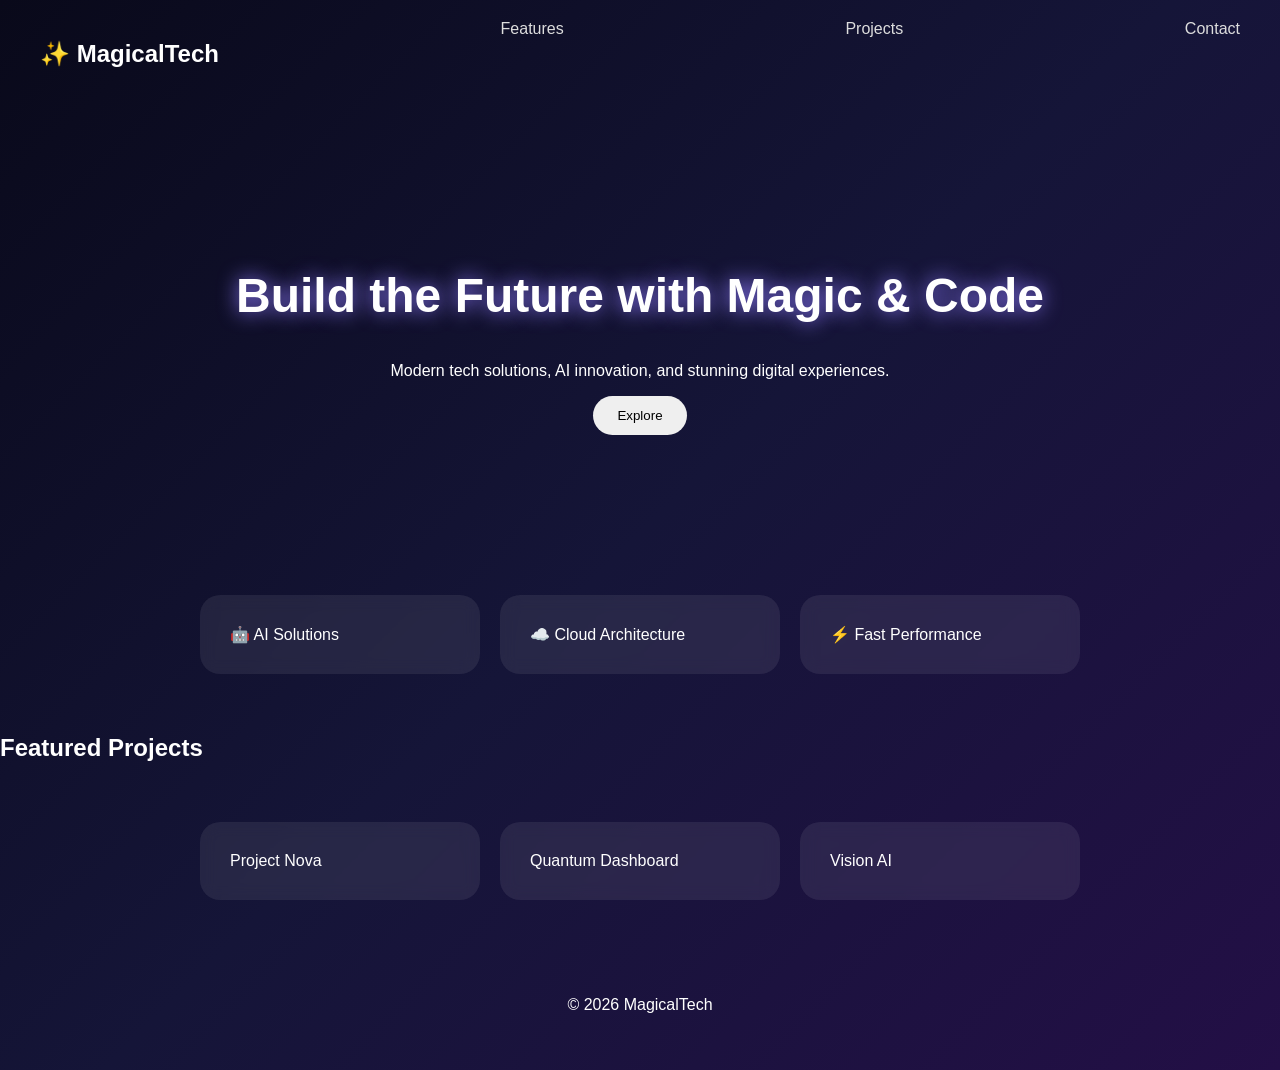
==== index.html @ 64e43689 "Add files via upload" ====
<!DOCTYPE html>
<html lang="en">
<head>
<meta charset="UTF-8">
<meta name="viewport" content="width=device-width, initial-scale=1.0">
<title>Magical Tech</title>
<link rel="stylesheet" href="style.css">
</head>
<body>
<div class="stars"></div>
<header>
  <nav>
    <h1>✨ MagicalTech</h1>
    <a href="#features">Features</a>
    <a href="#projects">Projects</a>
    <a href="#contact">Contact</a>
  </nav>
</header>

<section class="hero">
  <h2>Build the Future with Magic & Code</h2>
  <p>Modern tech solutions, AI innovation, and stunning digital experiences.</p>
  <button>Explore</button>
</section>

<section id="features" class="cards">
  <div class="card">🤖 AI Solutions</div>
  <div class="card">☁️ Cloud Architecture</div>
  <div class="card">⚡ Fast Performance</div>
</section>

<section id="projects">
  <h2>Featured Projects</h2>
  <div class="cards">
    <div class="card">Project Nova</div>
    <div class="card">Quantum Dashboard</div>
    <div class="card">Vision AI</div>
  </div>
</section>

<footer id="contact">
  <p>© 2026 MagicalTech</p>
</footer>
</body>
</html>
---- style.css ----
body{
margin:0;
font-family:Arial,sans-serif;
background:linear-gradient(135deg,#09091a,#151538,#230f46);
color:white;
overflow-x:hidden;
}
nav{
display:flex;
justify-content:space-between;
padding:20px 40px;
}
nav a{color:#ddd;text-decoration:none;margin-left:15px;}
.hero{
text-align:center;
padding:120px 20px;
}
.hero h2{
font-size:3rem;
text-shadow:0 0 20px #8f7cff;
}
button{
padding:12px 24px;
border:none;
border-radius:30px;
cursor:pointer;
}
.cards{
display:flex;
gap:20px;
justify-content:center;
flex-wrap:wrap;
padding:40px;
}
.card{
background:rgba(255,255,255,.08);
padding:30px;
border-radius:20px;
backdrop-filter:blur(8px);
min-width:220px;
}
footer{
text-align:center;
padding:40px;
}
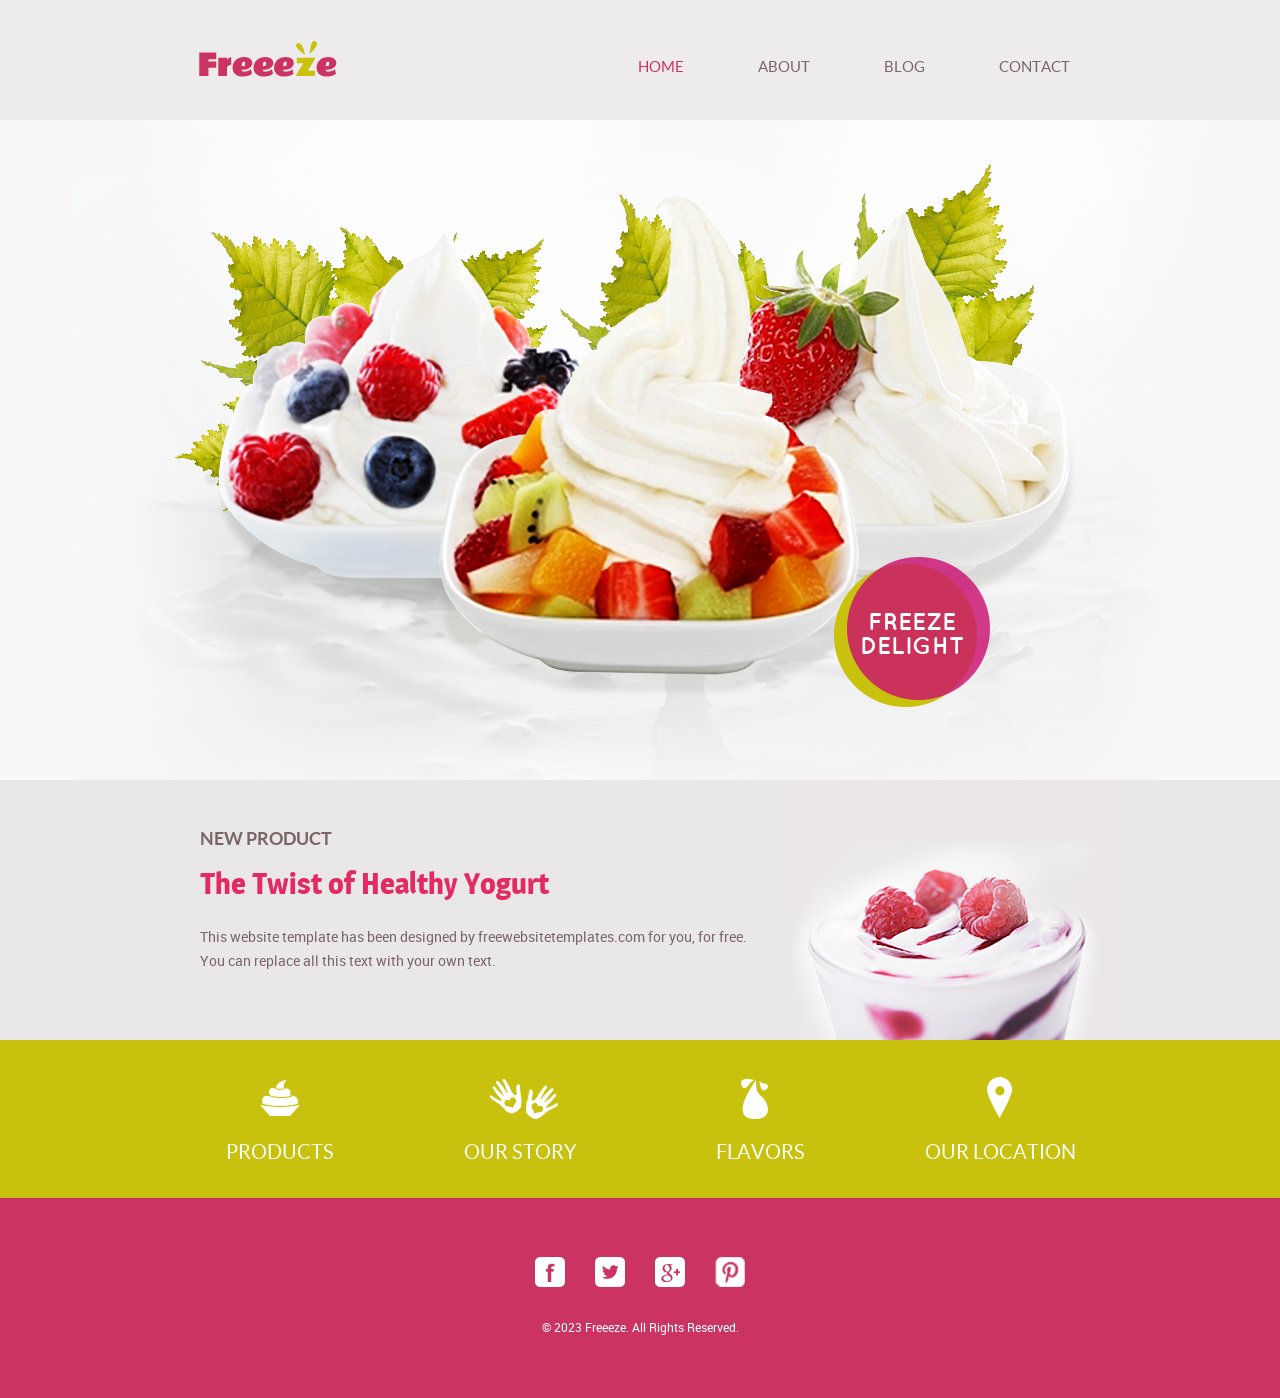
==== commit 19ba08fb: "Add files via upload" ====
--- a/index.html
+++ b/index.html
@@ -1,45 +1,96 @@
-<!DOCTYPE html>
-<html lang="en">
+<!doctype html>
+<!-- Website template by freewebsitetemplates.com -->
+<html>
 <head>
-<meta charset="UTF-8">
-<meta name="viewport" content="width=device-width, initial-scale=1.0">
-<title>Magical Tech</title>
-<link rel="stylesheet" href="style.css">
+	<meta charset="UTF-8">
+	<meta name="viewport" content="width=device-width, initial-scale=1.0">
+	<title>Frozen Yogurt Shop</title>
+	<link rel="stylesheet" href="css/style.css" type="text/css">
+	<link rel="stylesheet" type="text/css" href="css/mobile.css">
+	<script src="js/mobile.js" type="text/javascript"></script>
 </head>
 <body>
-<div class="stars"></div>
-<header>
-  <nav>
-    <h1>✨ MagicalTech</h1>
-    <a href="#features">Features</a>
-    <a href="#projects">Projects</a>
-    <a href="#contact">Contact</a>
-  </nav>
-</header>
-
-<section class="hero">
-  <h2>Build the Future with Magic & Code</h2>
-  <p>Modern tech solutions, AI innovation, and stunning digital experiences.</p>
-  <button>Explore</button>
-</section>
-
-<section id="features" class="cards">
-  <div class="card">🤖 AI Solutions</div>
-  <div class="card">☁️ Cloud Architecture</div>
-  <div class="card">⚡ Fast Performance</div>
-</section>
-
-<section id="projects">
-  <h2>Featured Projects</h2>
-  <div class="cards">
-    <div class="card">Project Nova</div>
-    <div class="card">Quantum Dashboard</div>
-    <div class="card">Vision AI</div>
-  </div>
-</section>
-
-<footer id="contact">
-  <p>© 2026 MagicalTech</p>
-</footer>
+	<div id="page">
+		<div id="header">
+			<div>
+				<a href="index.html" class="logo"><img src="images/logo.png" alt=""></a>
+				<ul id="navigation">
+					<li class="selected">
+						<a href="index.html">Home</a>
+					</li>
+					<li class="menu">
+						<a href="about.html">About</a>
+						<ul class="primary">
+							<li>
+								<a href="product.html">Product</a>
+							</li>
+						</ul>
+					</li>
+					<li class="menu">
+						<a href="blog.html">Blog</a>
+						<ul class="secondary">
+							<li>
+								<a href="singlepost.html">Single post</a>
+							</li>
+						</ul>
+					</li>
+					<li>
+						<a href="contact.html">Contact</a>
+					</li>
+				</ul>
+			</div>
+		</div>
+		<div id="body" class="home">
+			<div class="header">
+				<img src="images/bg-home.jpg" alt="">
+				<div>
+					<a href="product.html">Freeze Delight</a>
+				</div>
+			</div>
+			<div class="body">
+				<div>
+					<div>
+						<h1>NEW PRODUCT</h1>
+						<h2>The Twist of Healthy Yogurt</h2>
+						<p>This website template has been designed by freewebsitetemplates.com for you, for free. You can replace all this text with your own text.</p>
+					</div>
+					<img src="images/yogurt.jpg" alt="">
+				</div>
+			</div>
+			<div class="footer">
+				<div>
+					<ul>
+						<li>
+							<a href="product.html" class="product"></a>
+							<h1>PRODUCTS</h1>
+						</li>
+						<li>
+							<a href="about.html" class="about"></a>
+							<h1>OUR STORY</h1>
+						</li>
+						<li>
+							<a href="product.html" class="flavor"></a>
+							<h1>FLAVORS</h1>
+						</li>
+						<li>
+							<a href="contact.html" class="contact"></a>
+							<h1>OUR LOCATION</h1>
+						</li>
+					</ul>
+				</div>
+			</div>
+		</div>
+		<div id="footer">
+			<div>
+				<div class="connect">
+					<a href="http://freewebsitetemplates.com/go/facebook/" class="facebook">facebook</a>
+					<a href="http://freewebsitetemplates.com/go/twitter/" class="twitter">twitter</a>
+					<a href="http://freewebsitetemplates.com/go/googleplus/" class="googleplus">googleplus</a>
+					<a href="http://pinterest.com/fwtemplates/" class="pinterest">pinterest</a>
+				</div>
+				<p>&copy; 2023 Freeeze. All Rights Reserved.</p>
+			</div>
+		</div>
+	</div>
 </body>
-</html>+</html>
--- a/css/style.css
+++ b/css/style.css
@@ -0,0 +1,1076 @@
+/* Website template by freewebsitetemplates.com */
+body {
+	margin: 0;
+	padding: 0;
+	position: relative;
+	width: auto;
+}
+body #page {
+	margin: 0;
+	overflow: hidden;
+	padding: 0;
+	width: auto;
+}
+a {
+	text-decoration: none;
+	outline: none;
+}
+a:active {
+	background: none;
+}
+img {
+	border: none;
+}
+/*-------------------------------------------FONTS---------------------------------------------*/
+@font-face {
+	font-family: 'roboto-regular-webfont';
+	src: url('../fonts/roboto-regular-webfont.eot');
+	src: url('../fonts/roboto-regular-webfont.woff') format('woff'), url('../fonts/roboto-regular-webfont.ttf') format('truetype'), url('../fonts/roboto-regular-webfont.svg') format('svg');
+}
+@font-face {
+	font-family: 'quicksand-bold-webfont';
+	src: url('../fonts/quicksand-bold-webfont.eot');
+	src: url('../fonts/quicksand-bold-webfont.woff') format('woff'), url('../fonts/quicksand-bold-webfont.ttf') format('truetype'), url('../fonts/quicksand-bold-webfont.svg') format('svg');
+}
+@font-face {
+	font-family: 'magra-bold-webfont';
+	src: url('../fonts/magra-bold-webfont.eot');
+	src: url('../fonts/magra-bold-webfont.woff') format('woff'), url('../fonts/magra-bold-webfont.ttf') format('truetype'), url('../fonts/magra-bold-webfont.svg') format('svg');
+}
+@font-face {
+	font-family: 'lato-regular-webfont';
+	src: url('../fonts/lato-regular-webfont.eot');
+	src: url('../fonts/lato-regular-webfont.woff') format('woff'), url('../fonts/lato-regular-webfont.ttf') format('truetype'), url('../fonts/lato-regular-webfont.svg') format('svg');
+}
+@font-face {
+	font-family: 'lato-bold-webfont';
+	src: url('../fonts/lato-bold-webfont.eot');
+	src: url('../fonts/lato-bold-webfont.woff') format('woff'), url('../fonts/lato-bold-webfont.ttf') format('truetype'), url('../fonts/lato-bold-webfont.svg') format('svg');
+}
+/*----------------------------------------header-styles---------------------------------------*/
+#header {
+	background-color: #eeebec;
+	margin: 0;
+	padding: 0;
+	position: relative;
+	width: 100%;
+}
+#header div {
+	margin: 0 auto;
+	max-width: 940px;
+	overflow: hidden;
+	padding: 41px 10px 27px;
+}
+#header div a.logo {
+	float: left;
+	margin: 0 0 0 29px;
+	padding: 0;
+	width: auto;
+}
+#header div a.logo img {
+	display: block;
+	margin: 0;
+	padding: 0;
+	width: auto;
+}
+#header div ul {
+	display: inline-block;
+	float: right;
+	list-style: none outside none;
+	margin: 0 auto;
+	padding: 17px 0 0;
+	text-align: center;
+	width: 513px;
+}
+#header div ul li {
+	display: inline-block;
+	*float: left; /* Needed for IE7 and old versions */
+	margin: 0 35px;
+	padding: 0;
+	position: relative;
+	width: auto;
+}
+#header div ul li a {
+	color: #7a6666;
+	font-family: lato-regular-webfont;
+	font-size: 15px;
+	font-weight: normal;
+	line-height: 15px;
+	margin: 0;
+	padding: 0;
+	text-align: center;
+	text-transform: uppercase;
+}
+#header div ul li.selected a, #header div ul li.selected a:hover {
+	color: #cb3362;
+}
+#header div ul li a:hover, #header div ul li.menu:hover ul li a {
+	color: #c8c10d;
+}
+#header div ul li ul li a {
+	color: #cb3362;
+	font-family: lato-regular-webfont;
+	font-size: 15px;
+	font-weight: normal;
+	line-height: 15px;
+	margin: 0;
+	padding: 0;
+	text-align: center;
+	text-transform: uppercase;
+}
+#header div ul li.menu {
+	min-height: 35px;
+	z-index: 80;
+}
+#header div ul li.menu ul {
+	display: block;
+	float: none;
+	left: -99999px;
+	margin: 0;
+	padding: 0;
+	position: absolute;
+	top: 24px;
+	width: 106px;
+	z-index: 90;
+}
+#header div ul li.menu:hover ul.primary, #header div ul li.menu ul#selected.primary {
+	left: -30px;
+}
+#header div ul li.menu:hover ul.secondary, #header div ul li.menu ul#selected.secondary {
+	left: -27px;
+}
+#header div ul li.menu ul li {
+	float: none;
+	margin: 0;
+	padding: 0;
+}
+/*----------------------------------------body-home-styles---------------------------------------*/
+#body.home {
+	margin: 0;
+	overflow: hidden;
+	padding: 0;
+	position: relative;
+	width: 100%;
+}
+#body.home div.header {
+	background-color: #f8f8f8;
+	margin: 0;
+	max-width: none;
+	overflow: hidden;
+	padding: 0;
+	width: 100%;
+}
+#body.home div.header img {
+	display: block;
+	left: 50%;
+	margin: 0 auto 0 -563px;
+	padding: 0;
+	position: absolute;
+	width: 1126px;
+}
+#body.home div.header div {
+	margin: 0 auto;
+	max-width: 960px;
+	min-height: 660px;
+	padding: 0;
+	position: relative;
+}
+#body.home div.header div a {
+	background: url(../images/icons.png) no-repeat 0 -128px;
+	color: #FFFFFF;
+	display: block;
+	font-family: quicksand-bold-webfont;
+	font-size: 24px;
+	font-weight: normal;
+	height: 99px;
+	line-height: 24px;
+	margin: 0;
+	padding: 52px 0 0;
+	position: absolute;
+	right: 130px;
+	text-align: center;
+	text-transform: uppercase;
+	top: 437px;
+	width: 156px;
+	z-index: 90;
+}
+#body.home div.body {
+	background-color: #eae7e8;
+	margin: 0;
+	max-width: none;
+	padding: 0;
+	width: 100%;
+}
+#body.home div.body div {
+	margin: 0 auto;
+	max-width: 960px;
+	overflow: hidden;
+	padding: 0;
+}
+#body.home div.body div div {
+	float: left;
+	margin: 0;
+	padding: 0 0 0 40px;
+	width: 560px;
+}
+#body.home div.body div img {
+	display: block;
+	float: right;
+	left: 0;
+	margin: 0;
+	padding: 0;
+	position: relative;
+	width: auto;
+}
+#body.home div.body div div h1 {
+	color: #7A6666;
+	display: block;
+	font-family: lato-bold-webfont;
+	font-size: 18px;
+	font-weight: normal;
+	line-height: 24px;
+	margin: 0;
+	padding: 47px 0 18px;
+	text-align: left;
+	text-transform: uppercase;
+	width: 560px;
+}
+#body.home div.body div div h2 {
+	color: #E32A62;
+	display: block;
+	font-family: magra-bold-webfont;
+	font-size: 30px;
+	font-weight: normal;
+	line-height: 30px;
+	margin: 0;
+	padding: 0 0 26px;
+	text-align: left;
+	text-transform: none;
+	width: 560px;
+}
+#body.home div.body div div p {
+	color: #7a6666;
+	display: block;
+	font-family: roboto-regular-webfont;
+	font-size: 14px;
+	font-weight: normal;
+	line-height: 24px;
+	margin: 0;
+	padding: 0;
+	text-align: left;
+	width: 560px;
+}
+#body.home div.body div div p a {
+	color: #7a6666;
+	display: block;
+	font-family: roboto-regular-webfont;
+	font-size: 14px;
+	font-weight: normal;
+	line-height: 24px;
+	margin: 0;
+	padding: 0;
+	text-decoration: underline;
+}
+#body.home div.body div div p a:hover {
+	color: #c8c10d;
+}
+#body.home div.footer {
+	background-color: #c8c10d;
+	margin: 0;
+	max-width: none;
+	padding: 0;
+	width: 100%;
+}
+#body.home div.footer div {
+	margin: 0 auto;
+	max-width: 960px;
+	padding: 0;
+}
+#body.home div.footer div ul {
+	display: inline-block;
+	list-style: none outside none;
+	margin: 0;
+	padding: 36px 0 32px;
+	width: 100%;
+}
+#body.home div.footer div ul li {
+	float: left;
+	margin: 0 10px;
+	padding: 0;
+	width: 220px;
+}
+#body.home div.footer div ul li a {
+	background: url(../images/icons.png) no-repeat;
+	display: block;
+	height: 44px;
+	margin: 0 auto 22px;
+	padding: 0;
+	width: 80px;
+}
+#body.home div.footer div ul li a.product {
+	background-position: 0 -372px;
+}
+#body.home div.footer div ul li a.about {
+	background-position: 0 -418px;
+}
+#body.home div.footer div ul li a.flavor {
+	background-position: 0 -280px;
+}
+#body.home div.footer div ul li a.contact {
+	float: none;
+	background-position: 0 -326px;
+}
+#body.home div.footer div ul li h1 {
+	color: #ffffff;
+	font-family: lato-regular-webfont;
+	font-size: 20px;
+	font-weight: normal;
+	line-height: 20px;
+	margin: 0;
+	padding: 0;
+	text-align: center;
+	text-transform: uppercase;
+}
+/*----------------------------------------body-styles---------------------------------------*/
+#body {
+	margin: 0;
+	overflow: hidden;
+	padding: 0;
+	position: relative;
+	width: 100%;
+}
+#body div.header {
+	background-color: #c8c10d;
+	margin: 0 auto;
+	max-width: none;
+	overflow: hidden;
+	padding: 0;
+}
+#body div.header div {
+	margin: 0 auto;
+	max-width: 960px;
+	padding: 0;
+}
+#body div.header div h1 {
+	color: #FFFFFF;
+	font-family: lato-regular-webfont;
+	font-size: 30px;
+	font-weight: normal;
+	line-height: 30px;
+	margin: 0;
+	padding: 28px 0 23px;
+	text-align: center;
+	text-transform: uppercase;
+}
+#body div.body {
+	background-color: #ebebed;
+	margin: 0;
+	max-width: none;
+	min-height: 249px;
+	overflow: hidden;
+	padding: 0;
+	width: 100%;
+}
+#body div.body img {
+	display: block;
+	left: 50%;
+	margin: 0 auto 0 -507px;
+	padding: 0;
+	position: absolute;
+	width: 1014px;
+}
+#body div.footer {
+	margin: 0 auto;
+	max-width: 960px;
+	overflow: hidden;
+	padding: 40px 0 110px;
+}
+#body div.footer div.sidebar {
+	background-color: #EFEDEE;
+	float: left;
+	margin: 0 10px 0 40px;
+	padding: 36px 0 34px;
+	width: 280px;
+}
+#body div.footer div.article {
+	float: left;
+	margin: 0;
+	padding: 0 0 0 30px;
+	width: 560px;
+}
+#body div.footer div.sidebar h1 {
+	display: block;
+	line-height: 48px;
+	margin: 0 auto;
+	padding: 0 0 50px;
+	text-align: center;
+	width: 193px;
+}
+#body div.footer div.sidebar p {
+	display: block;
+	line-height: 48px;
+	margin: 0 auto;
+	text-align: center;
+	width: 169px;
+}
+#body div.footer div h1 {
+	color: #CB3362;
+	font-family: lato-regular-webfont;
+	font-size: 24px;
+	font-weight: normal;
+	line-height: 24px;
+	margin: 0;
+	padding: 0 0 27px;
+	text-align: left;
+	text-transform: uppercase;
+}
+#body div.footer div p, #body div.footer div span {
+	color: #7A6666;
+	font-family: roboto-regular-webfont;
+	font-size: 14px;
+	font-weight: normal;
+	line-height: 24px;
+	margin: 0;
+	padding: 0 0 24px;
+	text-align: left;
+}
+#body div.footer div span {
+	display: block;
+	margin: 0;
+	padding: 0;
+}
+#body div.footer div p a {
+	color: #7a6666;
+	font-family: roboto-regular-webfont;
+	font-size: 14px;
+	font-weight: normal;
+	line-height: 24px;
+	margin: 0;
+	padding: 0;
+	text-decoration: underline;
+}
+#body div.footer div p a:hover, #body div ul li p a:hover, #body div.blog .featured ul li div p a:hover, #body div.blog .sidebar p a:hover, #body div.blog .featured p a:hover, #body.contact div.body div div p a:hover {
+	color: #c8c10d;
+}
+#body div {
+	margin: 0 auto;
+	max-width: 960px;
+	padding: 7px 0 57px;
+}
+#body div ul {
+	display: inline-block;
+	list-style: none outside none;
+	margin: 0;
+	overflow: hidden;
+	padding: 0 0 22px;
+	width: 100%;
+}
+#body div ul li {
+	float: left;
+	margin: 0 10px;
+	padding: 0;
+	width: 220px;
+}
+#body div ul li h1 {
+	color: #E32A62;
+	font-family: magra-bold-webfont;
+	font-size: 28px;
+	font-weight: normal;
+	line-height: 28px;
+	margin: 0;
+	padding: 87px 0 27px 30px;
+	text-align: left;
+	text-transform: capitalize;
+}
+#body div ul li p {
+	color: #7A6666;
+	font-family: roboto-regular-webfont;
+	font-size: 14px;
+	font-weight: normal;
+	line-height: 24px;
+	margin: 0;
+	padding: 0 0 0 30px;
+	text-align: left;
+	width: 190px;
+}
+#body div ul li p a {
+	color: #7a6666;
+	font-family: roboto-regular-webfont;
+	font-size: 14px;
+	font-weight: normal;
+	line-height: 24px;
+	margin: 0;
+	padding: 0;
+	text-decoration: underline;
+}
+#body div ul li img {
+	display: block;
+	margin: 0 auto 15px;
+	padding: 0;
+	width: auto;
+}
+#body div ul li h2 {
+	color: #e32a62;
+	font-family: lato-regular-webfont;
+	font-size: 20px;
+	font-weight: normal;
+	line-height: 24px;
+	margin: 0;
+	padding: 0;
+	text-align: center;
+	text-transform: uppercase;
+}
+#body div.blog {
+	margin: 0 auto;
+	max-width: 960px;
+	overflow: hidden;
+	padding: 98px 0 146px;
+}
+#body div.singlepost {
+	margin: 0 auto;
+	max-width: 960px;
+	overflow: hidden;
+	padding: 98px 0 99px;
+}
+#body div.blog .featured {
+	float: left;
+	margin: 0 10px;
+	padding: 0;
+	width: 620px;
+}
+#body div.singlepost .featured {
+	float: left;
+	margin: 0 10px;
+	padding: 0;
+	width: 620px;
+}
+#body div.blog .featured ul {
+	display: inline-block;
+	list-style: none;
+	margin: 0;
+	overflow: hidden;
+	padding: 0;
+	width: 100%;
+}
+#body div.blog .featured ul li:first-child {
+	margin: 0 0 50px 0;
+}
+#body div.blog .featured ul li {
+	background: url(../images/bg-border.gif) no-repeat bottom center;
+	float: none;
+	margin: 0 0 39px;
+	overflow: hidden;
+	padding: 0;
+	width: auto;
+}
+#body div.blog .featured ul li img {
+	float: left;
+	margin: 2px 0 0;
+	padding: 0 30px;
+	width: auto;
+}
+#body div.blog .featured ul li div {
+	float: left;
+	margin: 0;
+	padding: 0 0 36px 10px;
+	width: 370px;
+}
+#body div.blog .featured ul li div h1 {
+	color: #CB3362;
+	font-family: lato-regular-webfont;
+	font-size: 24px;
+	font-weight: normal;
+	line-height: 24px;
+	margin: 0;
+	padding: 0 0 3px;
+	text-align: left;
+	text-transform: uppercase;
+}
+#body div.blog .featured ul li div span {
+	color: #7A6666;
+	display: block;
+	font-family: roboto-regular-webfont;
+	font-size: 12px;
+	font-weight: normal;
+	line-height: 24px;
+	margin: 0;
+	padding: 0 0 24px;
+	text-align: left;
+	text-transform: none;
+}
+#body div.blog .featured ul li div p {
+	color: #7a6666;
+	font-family: roboto-regular-webfont;
+	font-size: 14px;
+	font-weight: normal;
+	line-height: 24px;
+	margin: 0;
+	padding: 0 0 39px 0;
+	text-align: left;
+	width: 100%;
+}
+#body div.blog .featured ul li div p a {
+	color: #7a6666;
+	font-family: roboto-regular-webfont;
+	font-size: 14px;
+	font-weight: normal;
+	line-height: 24px;
+	margin: 0;
+	padding: 0;
+	text-decoration: underline;
+}
+#body div.blog .featured ul li div a.more {
+	border: 2px solid #cbb5bc;
+	color: #a5838e;
+	display: block;
+	font-family: lato-bold-webfont;
+	font-size: 16px;
+	font-weight: normal;
+	height: 36px;
+	line-height: 36px;
+	margin: 0;
+	padding: 0;
+	text-align: center;
+	text-transform: uppercase;
+	width: 156px;
+}
+#body div.blog .featured ul li div a.more:hover {
+	background-color: #c8c10d;
+	border: none;
+	color: #ffffff;
+	height: 40px;
+	line-height: 40px;
+	width: 160px;
+}
+#body div.blog .featured a.load {
+	border: 2px solid #cbb5bc;
+	color: #a5838e;
+	display: block;
+	font-family: lato-bold-webfont;
+	font-size: 16px;
+	font-weight: normal;
+	height: 36px;
+	line-height: 36px;
+	margin: 0 auto;
+	padding: 0;
+	text-align: center;
+	text-transform: uppercase;
+	width: 156px;
+}
+#body div.blog .featured a.load:hover {
+	background-color: #cb3362;
+	border: none;
+	color: #ffffff;
+	height: 40px;
+	line-height: 40px;
+	width: 160px;
+}
+#body div.blog .sidebar {
+	background-color: #EFEDEE;
+	float: left;
+	margin: 0;
+	padding: 0 0 71px;
+	width: 280px;
+}
+#body div.singlepost .sidebar {
+	background-color: #EFEDEE;
+	float: left;
+	margin: 0;
+	padding: 0 0 71px;
+	width: 280px;
+}
+#body div.blog .sidebar h1, #body div.singlepost .sidebar h1 {
+	color: #CB3362;
+	font-family: magra-bold-webfont;
+	font-size: 30px;
+	font-weight: normal;
+	line-height: 30px;
+	margin: 0;
+	padding: 42px 0 29px;
+	text-align: center;
+	text-transform: capitalize;
+}
+#body div.blog .sidebar img, #body div.singlepost .sidebar img {
+	display: block;
+	margin: 0 auto;
+	padding: 0;
+	width: auto;
+}
+#body div.blog .sidebar h2, #body div.singlepost .sidebar h2 {
+	color: #CB3362;
+	font-family: lato-regular-webfont;
+	font-size: 24px;
+	font-weight: normal;
+	line-height: 24px;
+	margin: 0;
+	padding: 34px 0 3px;
+	text-align: center;
+	text-transform: uppercase;
+}
+#body div.blog .sidebar span, #body div.singlepost .sidebar span {
+	color: #7A6666;
+	display: block;
+	font-family: roboto-regular-webfont;
+	font-size: 12px;
+	font-weight: normal;
+	line-height: 24px;
+	margin: 0;
+	padding: 0 0 24px;
+	text-align: center;
+	text-transform: none;
+}
+#body div.blog .sidebar p, #body div.singlepost .sidebar p {
+	color: #7A6666;
+	display: block;
+	font-family: roboto-regular-webfont;
+	font-size: 14px;
+	font-weight: normal;
+	line-height: 24px;
+	margin: 0 auto;
+	padding: 0 0 64px;
+	text-align: center;
+	text-transform: none;
+	width: 200px;
+}
+#body div.blog .sidebar p a, #body div.singlepost .sidebar p a {
+	color: #7a6666;
+	font-family: roboto-regular-webfont;
+	font-size: 14px;
+	font-weight: normal;
+	line-height: 24px;
+	margin: 0;
+	padding: 0;
+	text-decoration: underline;
+}
+#body div.blog .sidebar a.more, #body div.singlepost .sidebar a.more {
+	border: 2px solid #d3c2c7;
+	color: #a5838e;
+	display: block;
+	font-family: lato-bold-webfont;
+	font-size: 16px;
+	font-weight: normal;
+	height: 36px;
+	line-height: 36px;
+	margin: 0 auto;
+	padding: 0;
+	text-align: center;
+	text-transform: uppercase;
+	width: 156px;
+}
+#body div.blog .sidebar a.more:hover, #body div.singlepost .sidebar a.more:hover {
+	background-color: #c8c10d;
+	border: none;
+	color: #ffffff;
+	height: 40px;
+	line-height: 40px;
+	width: 160px;
+}
+#body div.singlepost .featured img {
+	display: block;
+	margin: 0;
+	padding: 1px 0 0 30px;
+	width: auto;
+}
+#body div.singlepost .featured h1 {
+	color: #CB3362;
+	font-family: lato-regular-webfont;
+	font-size: 24px;
+	font-weight: normal;
+	line-height: 24px;
+	margin: 0;
+	padding: 40px 0 4px 30px;
+	text-align: left;
+	text-transform: uppercase;
+}
+#body div.singlepost .featured span {
+	color: #7A6666;
+	display: block;
+	font-family: Arial;
+	font-size: 12px;
+	font-weight: normal;
+	line-height: 24px;
+	margin: 0;
+	padding: 0 0 23px 30px;
+	text-align: left;
+	text-transform: none;
+}
+#body div.singlepost .featured p {
+	color: #7A6666;
+	font-family: Arial;
+	font-size: 14px;
+	font-weight: normal;
+	line-height: 24px;
+	margin: 0;
+	padding: 0 0 24px 30px;
+	text-align: left;
+}
+#body div.singlepost .featured p a {
+	color: #7a6666;
+	font-family: Arial;
+	font-size: 14px;
+	font-weight: normal;
+	line-height: 24px;
+	margin: 0;
+	padding: 0;
+	text-decoration: underline;
+}
+#body div.singlepost .featured a.load {
+	border: 2px solid #CBB5BC;
+	color: #A5838E;
+	display: block;
+	font-family: lato-bold-webfont;
+	font-size: 16px;
+	font-weight: normal;
+	height: 36px;
+	line-height: 36px;
+	margin: 63px auto 0;
+	padding: 0;
+	text-align: center;
+	text-transform: uppercase;
+	width: 156px;
+}
+#body div.singlepost .featured a.load:hover {
+	background-color: #c8c10d;
+	border: none;
+	color: #ffffff;
+	height: 40px;
+	line-height: 40px;
+	width: 160px;
+}
+#body.contact div.body {
+	background: url(../images/map.jpg) no-repeat center top #b5aaad;
+	margin: 0;
+	max-width: none;
+	padding: 0;
+	width: 100%;
+}
+#body.contact div.body div {
+	margin: 0 auto;
+	max-width: 960px;
+	overflow: hidden;
+	padding: 39px 0 0;
+}
+#body.contact div.body div div {
+	background: url(../images/bg-transparent.png) repeat;
+	margin: 0 auto;
+	overflow: hidden;
+	padding: 30px 0 35px 133px;
+	width: 747px;
+}
+#body.contact div.body div div img {
+	float: left;
+	left: auto;
+	margin: 0 38px 0 0;
+	padding: 0;
+	position: relative;
+	width: auto;
+}
+#body.contact div.body div div h1 {
+	color: #CB3362;
+	float: left;
+	font-family: lato-regular-webfont;
+	font-size: 24px;
+	font-weight: normal;
+	line-height: 24px;
+	margin: 0;
+	padding: 15px 0 4px;
+	text-align: left;
+	text-transform: uppercase;
+	width: 510px;
+}
+#body.contact div.body div div p {
+	color: #7a6666;
+	float: left;
+	font-family: roboto-regular-webfont;
+	font-size: 14px;
+	font-weight: normal;
+	line-height: 24px;
+	margin: 0;
+	padding: 0;
+	text-align: left;
+	width: 510px;
+}
+#body.contact div.body div div p a {
+	color: #7a6666;
+	font-family: roboto-regular-webfont;
+	font-size: 14px;
+	font-weight: normal;
+	line-height: 24px;
+	margin: 0;
+	padding: 0;
+	text-decoration: underline;
+}
+#body div.footer .contact {
+	float: left;
+	margin: 0 10px 0 0;
+	max-width: none;
+	padding: 0 0 61px 40px;
+	width: 590px;
+}
+#body div.footer .contact h1 {
+	color: #CB3362;
+	float: none;
+	font-family: lato-regular-webfont;
+	font-size: 24px;
+	font-weight: normal;
+	line-height: 24px;
+	margin: 0;
+	padding: 0 0 43px;
+	text-align: left;
+	text-transform: uppercase;
+	width: auto;
+}
+#body div.footer .contact form {
+	margin: 0;
+	overflow: hidden;
+	padding: 0;
+	width: 560px;
+}
+#body div.footer .contact form input {
+	background: none;
+	border: 1px solid #B6ADB0;
+	color: #7A6666;
+	display: block;
+	font-family: lato-regular-webfont;
+	font-size: 14px;
+	font-weight: normal;
+	height: 38px;
+	line-height: 38px;
+	margin: 0 0 8px;
+	padding: 0 0 0 10px;
+	text-align: left;
+	width: 548px;
+}
+#body div.footer .contact form textarea {
+	background: none;
+	border: 1px solid #B6ADB0;
+	color: #7A6666;
+	display: block;
+	font-family: lato-regular-webfont;
+	font-size: 14px;
+	font-weight: normal;
+	height: 270px;
+	line-height: 24px;
+	margin: 0 0 9px;
+	overflow: auto;
+	padding: 7px 0 0 10px;
+	resize: none;
+	text-align: left;
+	width: 548px;
+}
+#body div.footer .contact form input#submit {
+	background: none;
+	border: 2px solid #c5abb4;
+	color: #a5838e;
+	cursor: pointer;
+	display: block;
+	font-family: lato-bold-webfont;
+	font-size: 16px;
+	font-weight: normal;
+	height: 40px;
+	line-height: 36px;
+	margin: 0;
+	padding: 0;
+	text-align: center;
+	text-transform: uppercase;
+	width: 141px;
+}
+#body div.footer .contact form input#submit:hover {
+	background-color: #c8c10d;
+	border: none;
+	height: 40px;
+	width: 141px;
+}
+#body div.footer .section {
+	background-color: #EFEDEE;
+	float: left;
+	margin: 0;
+	max-width: none;
+	padding: 0 0 35px;
+	width: 280px;
+}
+#body div.footer .section h1 {
+	color: #CB3362;
+	display: block;
+	font-family: lato-regular-webfont;
+	font-size: 24px;
+	font-weight: normal;
+	line-height: 24px;
+	margin: 0 auto;
+	padding: 24px 0 27px;
+	text-align: center;
+	text-transform: uppercase;
+	width: 202px;
+}
+#body div.footer .section p {
+	color: #7A6666;
+	display: block;
+	font-family: roboto-regular-webfont;
+	font-size: 14px;
+	font-weight: normal;
+	line-height: 24px;
+	margin: 0 auto;
+	padding: 0;
+	text-align: center;
+	width: 202px;
+}
+#body div.footer .section p a {
+}
+#body div.footer .section p a:hover {
+}
+/*----------------------------------------footer-styles---------------------------------------*/
+#footer {
+	background-color: #cb3362;
+	margin: 0;
+	padding: 0;
+	width: 100%;
+}
+#footer div {
+	margin: 0 auto;
+	max-width: 960px;
+	overflow: hidden;
+	padding: 59px 0 13px;
+}
+#footer div p {
+	color: #FFFFFF;
+	display: block;
+	font-family: roboto-regular-webfont;
+	font-size: 12px;
+	font-weight: normal;
+	line-height: 15px;
+	margin: 0;
+	padding: 33px 0 50px;
+	text-align: center;
+	text-transform: none
+}
+#footer div .connect {
+	display: block;
+	height: 30px;
+	margin: 0 auto;
+	max-width: none;
+	overflow: hidden;
+	padding: 0;
+	width: 240px;
+}
+#footer div .connect a {
+	background: url(../images/icons.png) no-repeat;
+	display: block;
+	float: left;
+	height: 30px;
+	margin: 0 15px;
+	padding: 0;
+	text-indent: -99999px;
+	width: 30px;
+}
+#footer div .connect a.facebook {
+	background-position: 0 0;
+}
+#footer div .connect a.googleplus {
+	background-position: 0 -32px;
+}
+#footer div .connect a.pinterest {
+	background-position: 0 -64px;
+}
+#footer div .connect a.twitter {
+	background-position: 0 -96px;
+}
--- a/css/mobile.css
+++ b/css/mobile.css
@@ -0,0 +1,366 @@
+/* Website template by freewebsitetemplates.com */
+@media only screen and (min-width : 320px) and (max-width : 568px) {
+	html {
+		-webkit-text-size-adjust: none;
+	}
+	img {
+		max-width: 100%;
+	}
+	body #page {
+		margin: 0;
+		overflow: hidden;
+		padding: 0;
+		width: auto;
+	}
+	#header {
+		width: 100%;
+	}
+	#header div {
+		max-width: none;
+		overflow: hidden;
+		padding: 90px 0 13%;
+		width: 100%;
+	}
+	#header div a.logo {
+		display: block;
+		float: none;
+		height: auto;
+		margin: 0 auto;
+		padding: 0;
+	}
+	#header div a.logo img {
+		display: block;
+		margin: 0 auto;
+		padding: 0;
+		width: 50%;
+	}
+	#header span#mobile-navigation {
+		background: transparent url(../images/mobile/mobile-menu.png) no-repeat;
+		display: block;
+		height: 50px;
+		margin: 0;
+		padding: 0 0 0 0;
+		position: absolute;
+		right: 6%;
+		top: 20px;
+		width: 50px;
+		z-index: 999;
+	}
+	#header div > ul#navigation {
+		background-image: none;
+		background: rgba(121, 101, 102, 0.91);
+		border: 1px solid #f8f8f8;
+		border-radius: 0;
+		display: none;
+		height: auto;
+		padding: 0;
+		position: absolute;
+		right: 6%;
+		top: 70px;
+		width: 88%;
+		z-index: 1000;
+	}
+	#header div > ul#navigation > li {
+		border-left: 0;
+		border-top: 1px solid #f8f8f8;
+		margin: 0;
+		padding: 0;
+		position: relative;
+		text-align: left;
+		width: 100%;
+	}
+	#header div > ul#navigation > li:first-child {
+		border-top: 0;
+	}
+	#header div > ul#navigation > li:hover {
+		background-color: transparent;
+	}
+	#header div ul#navigation li a {
+		color: #f8f8f8;
+		display: block;
+		font-family: Arial;
+		font-size: 1.125em;
+		font-weight: normal;
+		height: 3em;
+		line-height: 3.125em;
+		padding: 0 10px;
+		text-align: left;
+		text-shadow: none;
+		width: auto;
+	}
+	#header .mobile-submenu {
+		background: rgba(121, 101, 102, 0.91) url(../images/mobile/mobile-expand.png) no-repeat center;
+		border-left: 1px solid #f8f8f8;
+		display: inline-block;
+		height: 3.4em;
+		position: absolute;
+		right: 0;
+		top: 0;
+		width: 50px;
+		z-index: 0;
+	}
+	#header div ul#navigation li ul {
+		background: none;
+		border-top: 1px solid #f8f8f8;
+		padding: 0;
+		position: static;
+		right: 0;
+		text-align: left;
+		width: 100%;
+		z-index: 999;
+	}
+	#header div ul#navigation li ul, #header div ul#navigation li:hover ul {
+		display: none;
+	}
+	#header div ul#navigation li {
+		width: 100%;
+		z-index: 40;
+	}
+	#header div ul#navigation li ul li {
+		background: rgba(121, 101, 102, 0.91);
+		border-top: 1px solid #f8f8f8;
+		display: block;
+		margin: 0;
+		padding: 0;
+		text-align: left;
+		width: 100%;
+	}
+	#header div ul#navigation li ul li:first-child {
+		border: none;
+	}
+	#header div ul#navigation li ul li a {
+		background: rgba(121, 101, 103, 0.91);
+		color: #f8f8f8;
+		padding-left: 20px;
+		text-align: left;
+		width: auto;
+	}
+	#header div ul#navigation li:hover a, #header div ul#navigation li.selected a, #header div ul#navigation li:hover ul li a, #header div ul#navigation li:hover ul li a:hover, #header div ul#navigation li ul li.selected a {
+		display: block;
+	}
+	#header div ul#navigation li.selected > a {
+		background: rgba(204, 60, 104, 0.91);
+		color: #f8f8f8;
+	}
+	#body {
+		margin: 0;
+		padding: 0;
+		width: 100%;
+	}
+	#body.home {
+		margin: 0;
+		padding: 0;
+		width: 100%;
+	}
+}
+@media only screen and (max-width : 568px) and (orientation : landscape) {
+	
+}
+	@media only screen and (max-width : 918px) {
+	#body{
+	}
+	#body.home {
+	}
+	#body div.blog, #body div.singlepost {
+		margin: 0;
+		max-width: none;
+		overflow: hidden;
+		padding: 10% 0;
+		width: 100%;
+	}
+	#body.home div.header div {
+		margin: 0 auto;
+		max-width: 960px;
+		min-height: 470px;
+		padding: 0;
+		position: relative;
+	}
+	#body.home div.header img {
+		display: block;
+		height: 21%;
+		left: 0;
+		margin: 0 auto;
+		padding: 0;
+		position: absolute;
+		width: 100%;
+	}
+	#body.home div.header div a {
+		margin: 0 auto;
+		padding: 52px 0 0;
+		position: relative;
+		right: 0;
+		top: 292px;
+	}
+	#body.home div.body div, #body.home div.footer div {
+		margin: 0 auto;
+		max-width: none;
+		width: 90%;
+	}
+	#body.home div.body div div {
+		float: none;
+		margin: 0 auto;
+		padding: 0;
+		width: 90%;
+	}
+	#body.home div.body div div h1, #body.home div.body div div h2, #body.home div.body div div p {
+		width: 100%;
+	}
+	#body.home div.body div img {
+		display: block;
+		float: none;
+		margin: 0 auto;
+		padding: 0;
+		position: inherit;
+		width: 100%;
+	}
+	#body.home div.footer div ul li {
+		float: none;
+		margin: 0;
+		padding: 0 0 8%;
+		width: 100%;
+	}
+	#body.home div.footer div ul li a.contact {
+		float: none;
+	}
+	#body div.body {
+		min-height: 280px;
+	}
+	#body div.body img {
+		display: block;
+		height: 15%;
+		left: 0;
+		margin: 0 auto;
+		padding: 0;
+		position: absolute;
+		width: 100%;
+	}
+	#body div.footer {
+		margin: 0;
+		max-width: none;
+		overflow: hidden;
+		padding: 0 0 0;
+		width: 100%;
+	}
+	#body div.footer div.sidebar {
+		float: none;
+		margin: 10% auto 0;
+		padding: 36px 0 34px;
+		width: 90%;
+	}
+	#body div.footer div.article {
+		float: none;
+		margin: 0 auto;
+		padding: 8% 0 0 0;
+		width: 90%;
+	}
+	#body div ul {
+		padding: 10% 0;
+		width: 100%;
+	}
+	#body div ul li {
+		float: none;
+		margin: 0 auto;
+		padding: 0;
+		width: 90%;
+	}
+	#body div ul li h1, #body div ul li p {
+		margin: 0;
+		padding: 0;
+		width: 100%;
+	}
+	#body div.blog .featured {
+		float: none;
+		margin: 0;
+		padding: 0;
+		width: 100%;
+	}
+	#body div.blog .sidebar {
+		background-color: #EFEDEE;
+		float: none;
+		margin: 0;
+		padding: 0 0 71px;
+		width: 100%;
+	}
+	#body div.blog .featured ul li:first-child {
+		margin: 10% auto;
+	}
+	#body div.blog .featured ul li {
+		background: none;
+		margin: 10% auto;
+		width: 90%;
+	}
+	#body div.blog .featured ul li img {
+		float: none;
+		margin: 5% auto;
+	}
+	#body div.blog .featured ul li div {
+		float: none;
+		margin: 0;
+		padding: 0;
+		width: 100%;
+	}
+	#body div.singlepost .featured img, #body div.singlepost .featured h1, #body div.singlepost .featured span, #body div.singlepost .featured p {
+		padding: 4% 0;
+	}
+	#body div.blog .featured a.load, #body div.singlepost .featured a.load {
+		display: none;
+	}
+	#body div.blog .sidebar, #body div.singlepost .featured,  #body div.singlepost .sidebar {
+		float: none;
+		margin: 0 auto;
+		padding: 0 0 35px;
+		width: 90%;
+	}
+	#body.contact div.body div{
+		padding: 4% 0;
+		max-width: none;
+		width: 100%;
+	}
+	#body.contact div.body div div{
+		padding: 5% 0;
+		width: 90%;
+	}
+	#body.contact div.body div div img{
+		float: none;
+		margin: 0 auto;
+	}
+	#body.contact div.body div div h1, #body.contact div.body div div p{
+		padding: 0 0 0 4%;
+		width: 96%;
+	}
+	#footer div {
+		margin: 0 auto;
+		width: 90%;
+	}
+	#body div.footer .contact {
+		float: none;
+		margin: 0 auto;
+		max-width: none;
+		padding: 4% 0;
+		width: 90%;
+	}
+	#body div.footer .contact form {
+		margin: 0;
+		overflow: hidden;
+		padding: 0;
+		width: 100%;
+	}
+	#body div.footer .contact form input, #body div.footer .contact form textarea {
+		-webkit-appearance: none;
+		border-radius: 0;
+		margin: 0 auto 8px;
+		width: 90%;
+	}
+	#body div.footer .contact form input#submit {
+		-webkit-appearance: none;
+		margin: 0 0 0 2%;
+	}
+	#body div.footer .section {
+		background-color: #EFEDEE;
+		float: none;
+		margin: 0 auto 5%;
+		max-width: none;
+		padding: 0 0 35px;
+		width: 90%;
+	}
+}
